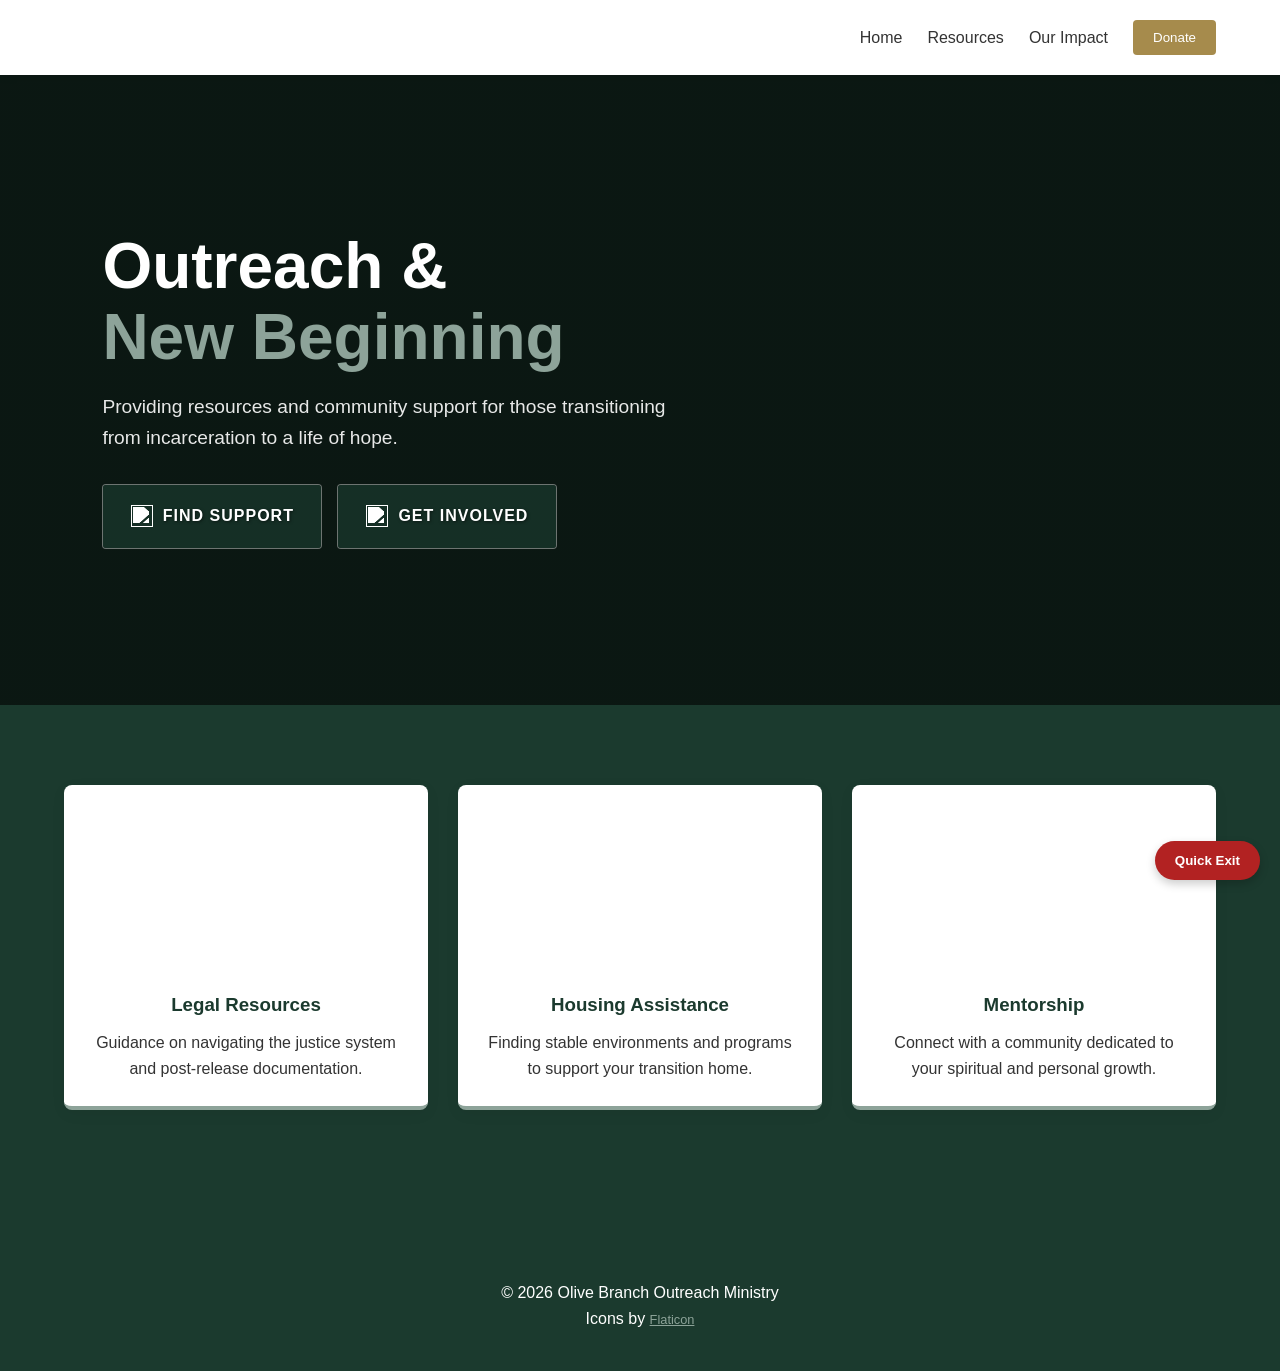
==== index.html @ 1e56d2e6 "first commit" ====
<!DOCTYPE html>
<html lang="en">
<head>
    <meta charset="UTF-8">
    <meta name="viewport" content="width=device-width, initial-scale=1.0">
    <title>Olive Branch Outreach Ministry | Ministry & Prison Outreach</title>
    <link rel="stylesheet" href="style.css">
</head>
<body>

    <nav class="navbar">
        <div class="logo">Olive Branch Outreach Ministry</div>
        <ul class="nav-links">
            <li><a href="#home">Home</a></li>
            <li><a href="#resources">Resources</a></li>
            <li><a href="#impact">Our Impact</a></li>
            <li><button class="btn-donate">Donate</button></li>
        </ul>
    </nav>

    <header class="hero" id="home">
        <div class="hero-content">
            <h1>Outreach & <br><span>New Beginning</span></h1>
            <p>Providing resources and community support for those transitioning from incarceration to a life of hope.</p>
            
            <div class="hero-btns">
                <a href="#resources" class="btn-img-bg" id="btn-support">
                    <div class="btn-overlay"></div>
                    <img src="https://cdn-icons-png.flaticon.com/512/833/833472.png" alt="" class="btn-icon">
                    <span class="btn-text">Find Support</span>
                </a>

                <a href="#volunteer" class="btn-img-bg" id="btn-volunteer">
                    <div class="btn-overlay"></div>
                    <img src="https://cdn-icons-png.flaticon.com/512/33/33308.png" alt="" class="btn-icon">
                    <span class="btn-text">Get Involved</span>
                </a>
            </div>
        </div>
    </header>

    <section class="resource-hub" id="resources">
        <div class="container">
            <div class="grid">
                
                <div class="card">
                    <div class="card-image" style="background-image: url('https://images.unsplash.com/photo-1589829545856-d10d557cf95f?auto=format&fit=crop&q=80&w=400');"></div>
                    <div class="card-body">
                        <h3>Legal Resources</h3>
                        <p>Guidance on navigating the justice system and post-release documentation.</p>
                    </div>
                </div>

                <div class="card">
                    <div class="card-image" style="background-image: url('https://images.unsplash.com/photo-1560518883-ce09059eeffa?auto=format&fit=crop&q=80&w=400');"></div>
                    <div class="card-body">
                        <h3>Housing Assistance</h3>
                        <p>Finding stable environments and programs to support your transition home.</p>
                    </div>
                </div>

                <div class="card">
                    <div class="card-image" style="background-image: url('https://images.unsplash.com/photo-1521737604893-d14cc237f11d?auto=format&fit=crop&q=80&w=400');"></div>
                    <div class="card-body">
                        <h3>Mentorship</h3>
                        <p>Connect with a community dedicated to your spiritual and personal growth.</p>
                    </div>
                </div>

            </div>
        </div>
    </section>

    <button id="quick-exit">Quick Exit</button>

    <footer>
        <p>&copy; 2026 Olive Branch Outreach Ministry</p>
        <p class="attribution">
            Icons by <a href="https://www.flaticon.com/free-icons/heart" title="heart icons">Flaticon</a>
        </p>
    </footer>

    <script src="script.js"></script>
</body>
</html>
---- style.css ----
/* --- 1. VARIABLES & RESET --- */
:root {
    --forest-green: #1b3a2e;
    --sage: #8da399;
    --cream: #f9f7f2;
    --mustard: #a68b4c;
    --text-dark: #333;
    --white: #ffffff;
}

* {
    margin: 0;
    padding: 0;
    box-sizing: border-box;
}

body {
    font-family: 'Segoe UI', Tahoma, Geneva, Verdana, sans-serif;
    background-color: var(--forest-green);
    color: var(--text-dark);
    line-height: 1.6;
}

/* --- 2. NAVIGATION --- */
.navbar {
    display: flex;
    justify-content: space-between;
    align-items: center;
    padding: 20px 5%;
    background: var(--sage);
    box-shadow: 0 2px 10px rgba(0,0,0,0.05);
}

.logo {
    font-weight: 800;
    color: var(--white);
    letter-spacing: 1px;
}

.nav-links {
    list-style: none;
    display: flex;
    gap: 25px;
    align-items: center;
}

.nav-links a {
    text-decoration: none;
    color: var(--text-dark);
    font-weight: 500;
}

.btn-donate {
    background: var(--mustard);
    color: var(--white);
    border: none;
    padding: 10px 20px;
    border-radius: 4px;
    cursor: pointer;
}

/* --- 3. HERO SECTION --- */
.hero {
    height: 70vh;
    min-height: 500px;
    background: linear-gradient(rgba(0,0,0,0.6), rgba(0,0,0,0.6)), 
                url('hero-bg.jpg') center/cover no-repeat;
    display: flex;
    align-items: center;
    padding: 0 8%;
    color: var(--white);
}

.hero-content {
    max-width: 600px;
}

.hero h1 {
    font-size: clamp(2.5rem, 5vw, 4rem);
    line-height: 1.1;
    margin-bottom: 20px;
}

.hero h1 span {
    color: var(--sage);
}

.hero p {
    font-size: 1.2rem;
    margin-bottom: 30px;
    opacity: 0.9;
}

/* --- 4. HERO BUTTONS (IMAGE BACKGROUNDS) --- */
.hero-btns {
    display: flex;
    gap: 15px;
    flex-wrap: wrap;
}

.btn-img-bg {
    position: relative;
    width: 220px;
    height: 65px;
    border: 1.5px solid rgba(255, 255, 255, 0.4);
    border-radius: 4px;
    overflow: hidden;
    cursor: pointer;
    display: flex;
    align-items: center;
    justify-content: center;
    gap: 10px;
    text-decoration: none;
    transition: transform 0.3s ease;
}

.btn-img-bg:hover {
    transform: translateY(-3px);
}

#btn-support { background: url('support-btn-bg.jpg') center/cover; }
#btn-volunteer { background: url('volunteer-btn-bg.jpg') center/cover; }

.btn-overlay {
    position: absolute;
    top: 0;
    left: 0;
    width: 100%;
    height: 100%;
    background: rgba(27, 58, 46, 0.7); /* Forest Green Tint */
    z-index: 1;
    transition: background 0.3s ease;
}

.btn-img-bg:hover .btn-overlay {
    background: rgba(27, 58, 46, 0.5);
}

.btn-icon {
    width: 22px;
    height: 22px;
    z-index: 2;
    filter: brightness(0) invert(1); /* Makes black icons white */
}

.btn-text {
    color: var(--white);
    font-weight: 700;
    text-transform: uppercase;
    letter-spacing: 1px;
    z-index: 2;
    text-shadow: 1px 1px 3px rgba(0,0,0,0.5);
}

/* --- 5. RESOURCE HUB GRID --- */
.resource-hub {
    padding: 80px 5%;
}

.container {
    max-width: 1200px;
    margin: 0 auto;
}

.grid {
    display: grid;
    grid-template-columns: repeat(auto-fit, minmax(300px, 1fr));
    gap: 30px;
}

.card {
    background: var(--white);
    border-radius: 8px;
    overflow: hidden;
    box-shadow: 0 4px 15px rgba(0,0,0,0.05);
    transition: 0.3s ease;
    border-bottom: 4px solid var(--sage);
}

.card:hover {
    transform: translateY(-10px);
    border-bottom-color: var(--mustard);
}

.card-image {
    height: 180px;
    background-size: cover;
    background-position: center;
}

.card-body {
    padding: 25px;
    text-align: center;
}

.card-body h3 {
    color: var(--forest-green);
    margin-bottom: 10px;
}

/* --- 6. UTILITIES & SAFETY --- */
#quick-exit {
    position: fixed;
    bottom: 20px;
    right: 20px;
    background: #b22222;
    color: white;
    padding: 12px 20px;
    border: none;
    border-radius: 50px;
    font-weight: bold;
    cursor: pointer;
    z-index: 1000;
    box-shadow: 0 4px 10px rgba(0,0,0,0.2);
}

footer {
    background: var(--forest-green);
    color: var(--white);
    padding: 40px 5%;
    text-align: center;
    margin-top: 50px;
}

.attribution a {
    color: var(--sage);
    font-size: 0.8rem;
}

/* --- 7. RESPONSIVE --- */
@media (max-width: 768px) {
    .nav-links { display: none; } /* Simplified for example */
    .hero { padding: 0 5%; text-align: center; justify-content: center; }
    .hero-btns { justify-content: center; }
}
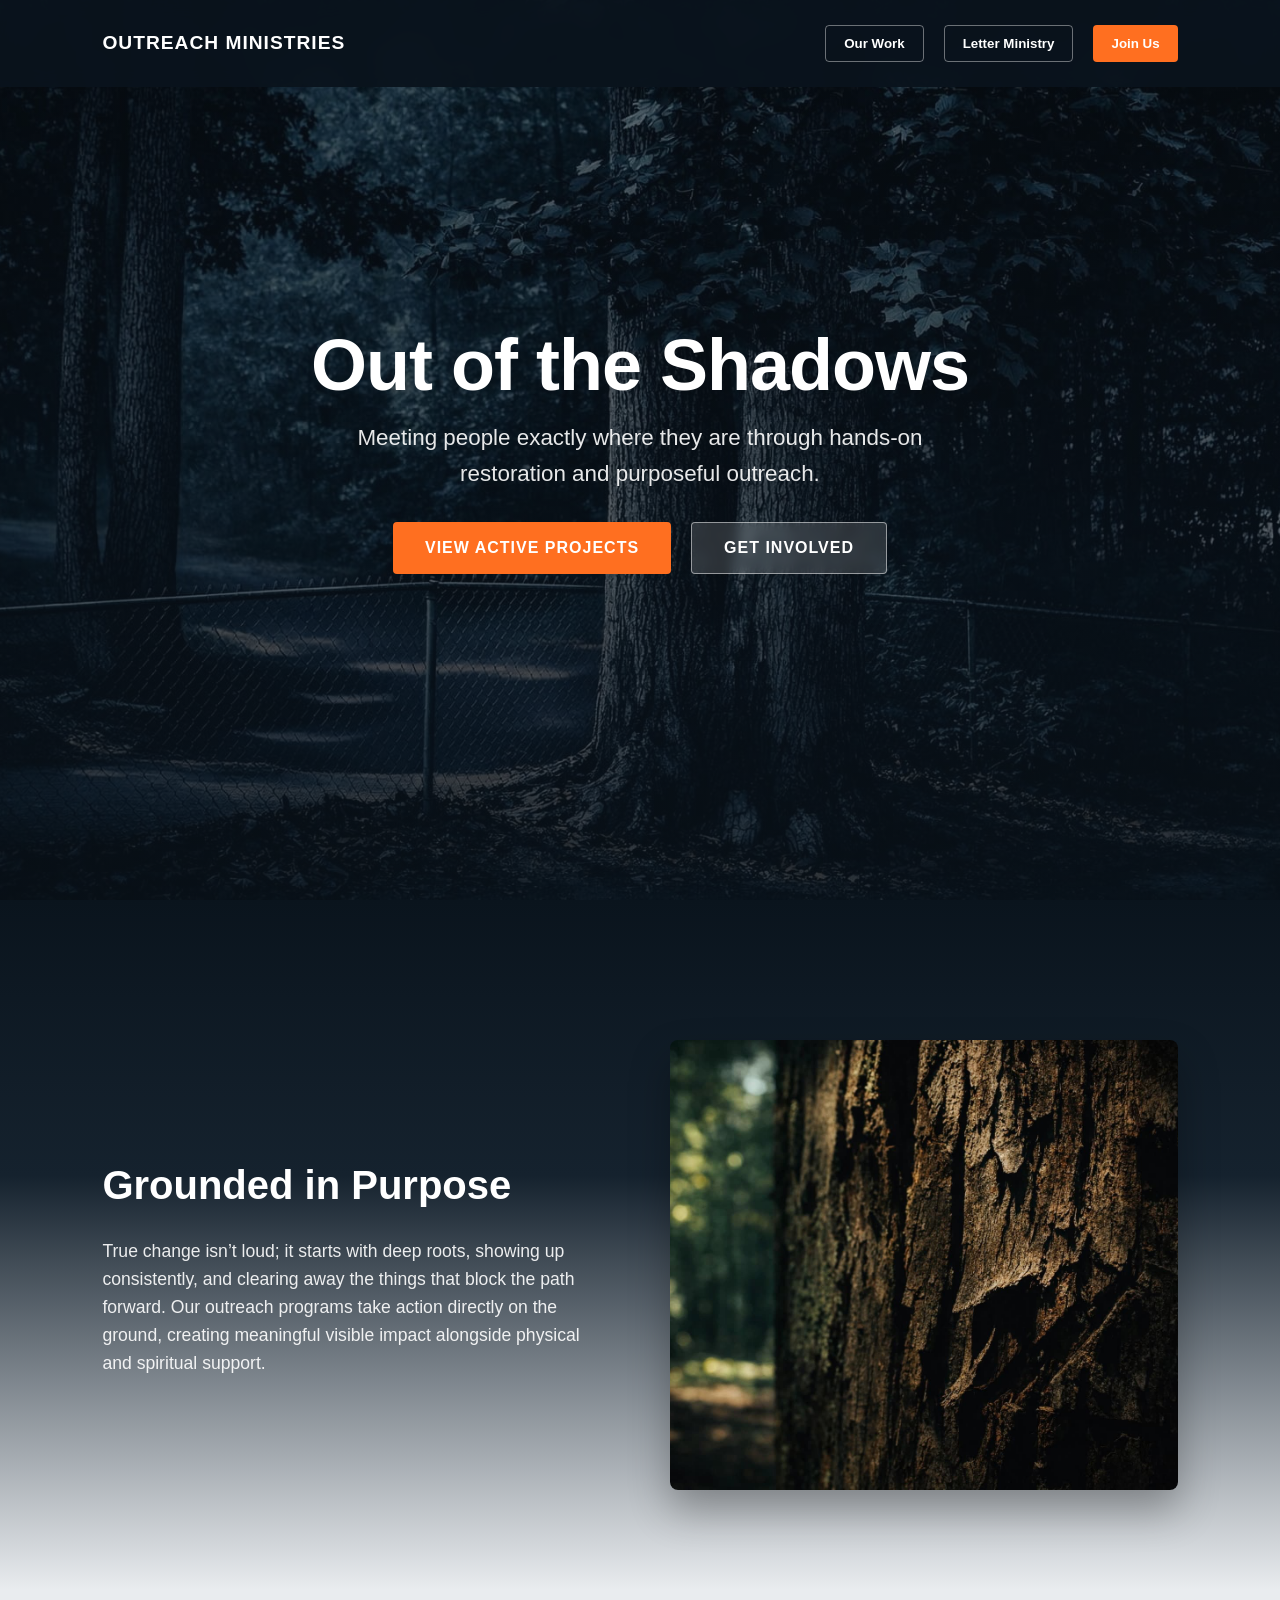
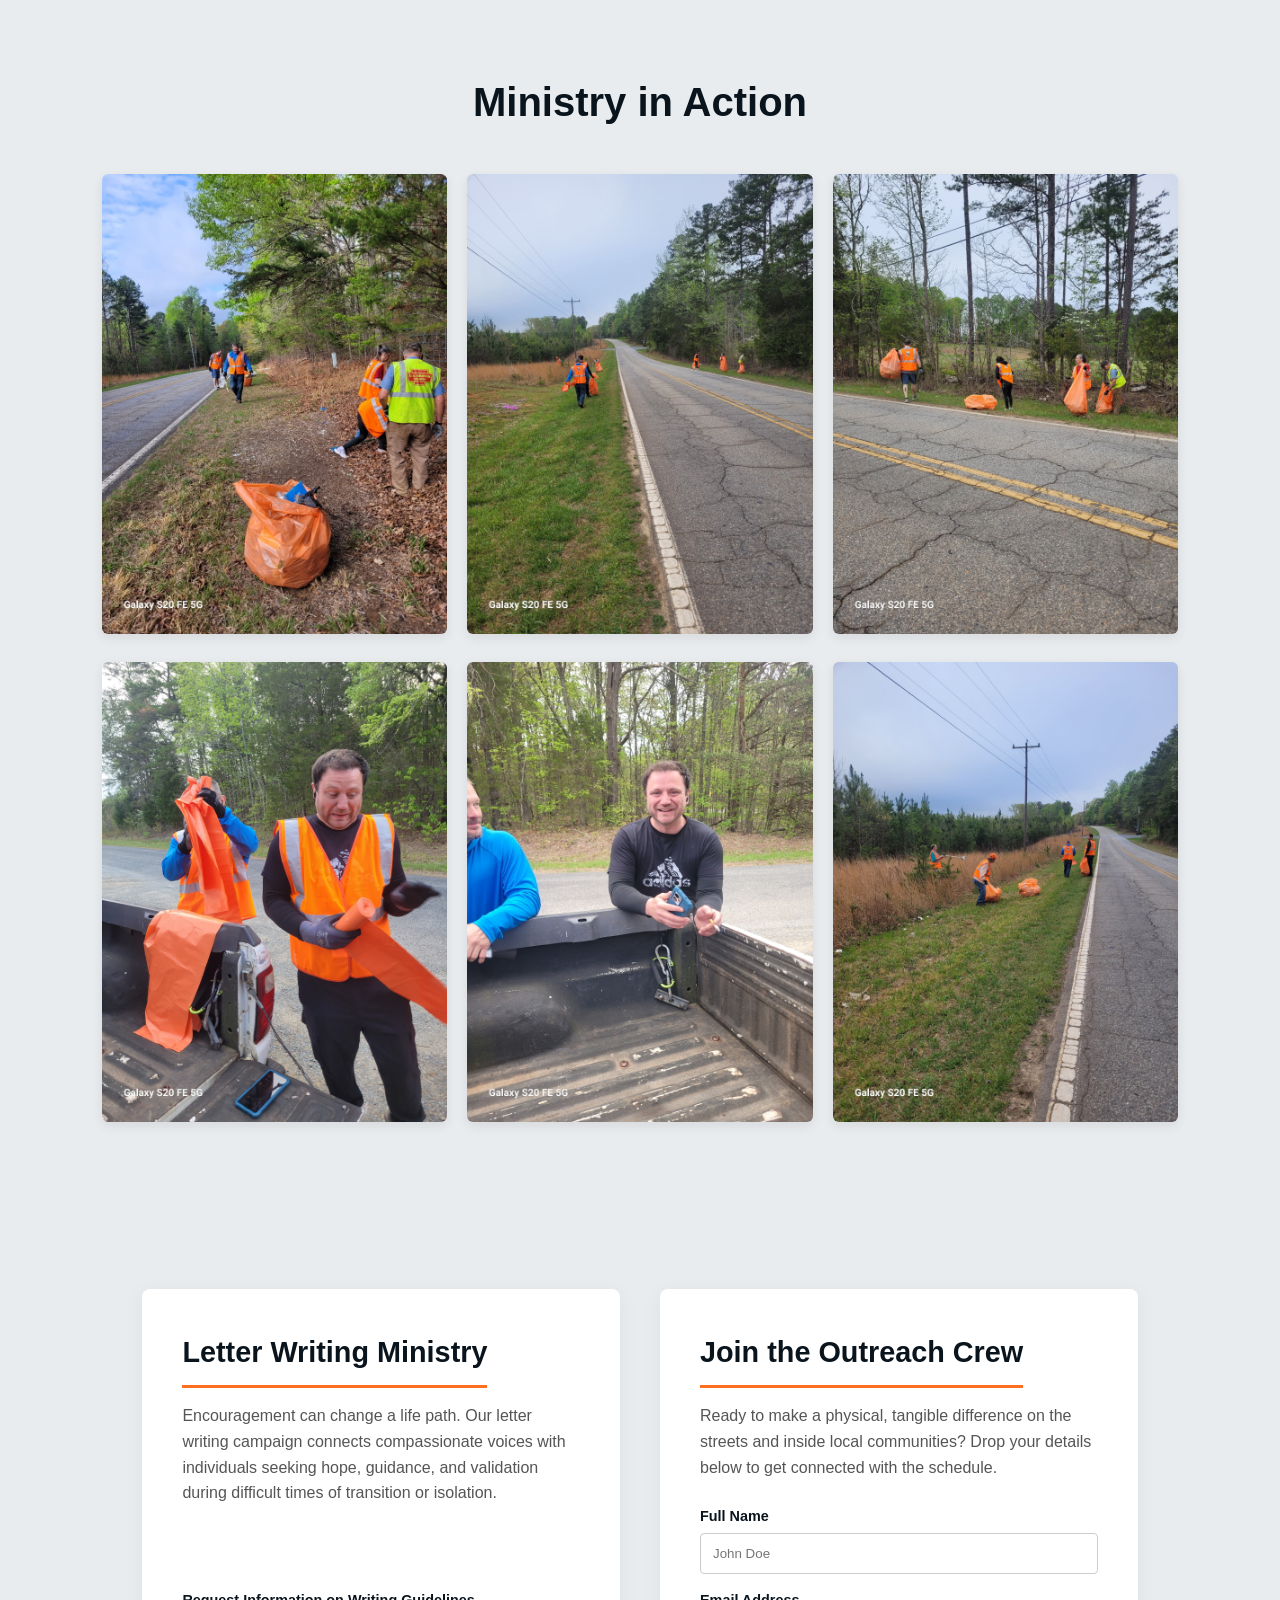
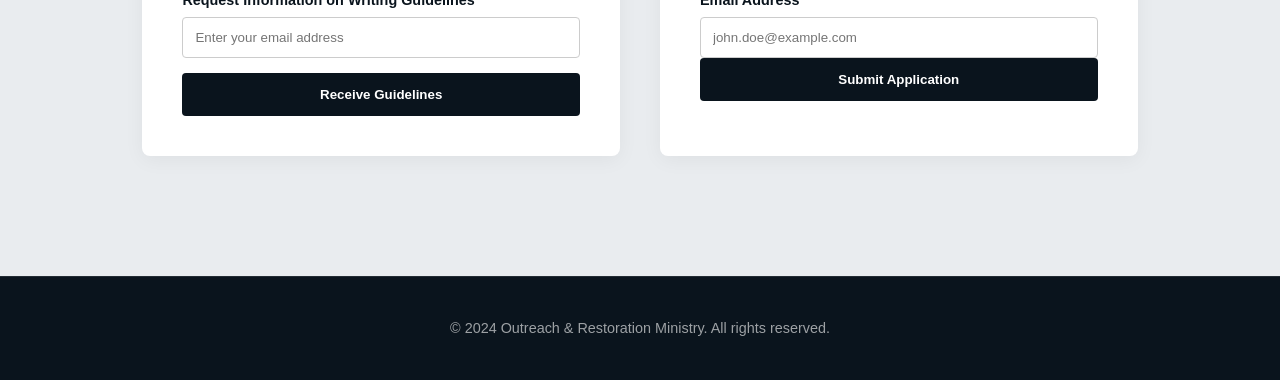
==== commit f1634b7f: "new style and pics added" ====
--- a/index.html
+++ b/index.html
@@ -3,83 +3,436 @@
 <head>
     <meta charset="UTF-8">
     <meta name="viewport" content="width=device-width, initial-scale=1.0">
-    <title>Olive Branch Outreach Ministry | Ministry & Prison Outreach</title>
-    <link rel="stylesheet" href="style.css">
+    <meta name="description" content="Meeting people exactly where they are through hands-on restoration, letter writing, and purposeful community outreach.">
+<!-- Open Graph tags for clean link previews -->
+<meta property="og:title" content="Outreach & Restoration Ministry">
+<meta property="og:description" content="Out of the shadows and into community restoration.">
+<meta property="og:image" content="path-to-a-preview-banner.jpg">
+    <title>Outreach & Restoration Ministry</title>
+    <style>
+        /* --- 1. THE COMMUNITY COLOR VARIABLES --- */
+        :root {
+            --midnight: #0a141d;
+            --safety-orange: #ff6f20;
+            --bark: #3e2a18;
+            --slate: #e9ecef;
+            --white: #ffffff;
+        }
+
+        * {
+            margin: 0;
+            padding: 0;
+            box-sizing: border-box;
+        }
+
+        body {
+            font-family: -apple-system, BlinkMacSystemFont, "Segoe UI", Roboto, Helvetica, Arial, sans-serif;
+            background-color: var(--slate);
+            color: var(--midnight);
+            line-height: 1.6;
+        }
+
+        /* --- 2. NAVIGATION --- */
+        .navbar {
+            display: flex;
+            justify-content: space-between;
+            align-items: center;
+            padding: 25px 8%;
+            background: rgba(10, 20, 29, 0.95);
+            position: fixed;
+            width: 100%;
+            top: 0;
+            z-index: 1000;
+            backdrop-filter: blur(10px);
+        }
+
+        .logo {
+            font-weight: 700;
+            font-size: 1.2rem;
+            letter-spacing: 1px;
+            color: var(--white);
+        }
+
+        .nav-links {
+            display: flex;
+            gap: 20px;
+        }
+
+        .nav-btn {
+            background: transparent;
+            color: var(--white);
+            border: 1px solid rgba(255, 255, 255, 0.4);
+            padding: 10px 18px;
+            font-weight: 600;
+            border-radius: 4px;
+            cursor: pointer;
+            transition: all 0.2s;
+        }
+
+        .nav-btn:hover {
+            background: rgba(255, 255, 255, 0.1);
+            border-color: var(--white);
+        }
+
+        .nav-btn.primary {
+            background: var(--safety-orange);
+            color: var(--white);
+            border: none;
+        }
+
+        .nav-btn.primary:hover {
+            opacity: 0.9;
+            background: var(--safety-orange);
+        }
+
+        /* --- 3. HERO SECTION (Atmospheric) --- */
+        .hero {
+            height: 100vh;
+            background: linear-gradient(rgba(10, 20, 29, 0.5), rgba(10, 20, 29, 0.75)), 
+                        url('IMG_20260508_104722.jpg') center/cover no-repeat;
+            display: flex;
+            align-items: center;
+            justify-content: center;
+            text-align: center;
+            padding: 0 20px;
+            color: var(--white);
+        }
+
+        .hero-content h1 {
+            font-size: clamp(2.5rem, 6vw, 4.5rem);
+            font-weight: 800;
+            letter-spacing: -1px;
+            margin-bottom: 15px;
+            line-height: 1.1;
+        }
+
+        .hero-content p {
+            font-size: clamp(1.1rem, 2vw, 1.4rem);
+            max-width: 600px;
+            margin: 0 auto 30px auto;
+            opacity: 0.9;
+        }
+
+        .hero-buttons {
+            display: flex;
+            justify-content: center;
+            gap: 20px;
+            flex-wrap: wrap;
+        }
+
+        .cta-btn {
+            padding: 16px 32px;
+            font-size: 1rem;
+            font-weight: 700;
+            text-transform: uppercase;
+            letter-spacing: 1px;
+            border: none;
+            border-radius: 4px;
+            cursor: pointer;
+            transition: transform 0.2s, background-color 0.2s;
+        }
+
+        .cta-btn.primary {
+            background: var(--safety-orange);
+            color: var(--white);
+        }
+
+        .cta-btn.secondary {
+            background: rgba(255, 255, 255, 0.15);
+            color: var(--white);
+            border: 1px solid rgba(255, 255, 255, 0.5);
+            backdrop-filter: blur(5px);
+        }
+
+        .cta-btn:hover { transform: translateY(-2px); }
+        .cta-btn.secondary:hover { background: rgba(255, 255, 255, 0.25); }
+
+        /* --- 4. THE STORY SECTION (Smooth Gradient Bridge) --- */
+        .story-section {
+            padding: 140px 8% 100px 8%;
+            background: linear-gradient(
+                to bottom, 
+                var(--midnight) 0%, 
+                #15222e 40%, 
+                var(--slate) 100%
+            );
+            color: var(--white);
+        }
+
+        .split-layout {
+            display: flex;
+            align-items: center;
+            gap: 60px;
+            max-width: 1200px;
+            margin: 0 auto;
+        }
+
+        .story-text { flex: 1; }
+        
+        .story-text h2 {
+            font-size: 2.5rem;
+            margin-bottom: 20px;
+            color: var(--white);
+        }
+
+        .story-text p {
+            color: rgba(255, 255, 255, 0.9);
+            font-size: 1.1rem;
+        }
+
+        .story-img-container {
+            flex: 1;
+            height: 450px;
+            background: url('IMG_20260508_104727.jpg') center/cover no-repeat;
+            border-radius: 8px;
+            box-shadow: 0 20px 40px rgba(0,0,0,0.3);
+        }
+
+        /* --- 5. THE LIVE ACTION GALLERY (Pinterest-Style Column Grid) --- */
+        .gallery-section {
+            padding: 80px 8%;
+            text-align: center;
+            background-color: var(--slate);
+            color: var(--midnight);
+        }
+
+        .gallery-section h2 {
+            font-size: 2.5rem;
+            margin-bottom: 40px;
+        }
+
+        .photo-grid {
+            column-count: 3;
+            column-gap: 20px;
+            max-width: 1200px;
+            margin: 0 auto;
+        }
+
+        .grid-photo {
+            width: 100%;
+            height: auto;
+            display: inline-block;
+            margin-bottom: 20px;
+            border-radius: 6px;
+            box-shadow: 0 4px 12px rgba(0,0,0,0.08);
+            transition: transform 0.3s ease, box-shadow 0.3s ease;
+        }
+
+        .grid-photo:hover {
+            transform: scale(1.03);
+            box-shadow: 0 12px 24px rgba(0,0,0,0.15);
+        }
+
+        /* --- 6. INTERACTIVE SECTIONS --- */
+        .interactive-container {
+            max-width: 1200px;
+            margin: 0 auto;
+            padding: 60px 8% 120px 8%;
+            display: grid;
+            grid-template-columns: repeat(auto-fit, minmax(450px, 1fr));
+            gap: 40px;
+            background-color: var(--slate);
+        }
+
+        .info-card {
+            background: var(--white);
+            padding: 40px;
+            border-radius: 8px;
+            box-shadow: 0 4px 20px rgba(0,0,0,0.05);
+            display: flex;
+            flex-direction: column;
+            justify-content: space-between;
+        }
+
+        .card-content h3 {
+            font-size: 1.8rem;
+            margin-bottom: 15px;
+            color: var(--midnight);
+            border-bottom: 3px solid var(--safety-orange);
+            padding-bottom: 10px;
+            display: inline-block;
+        }
+
+        .card-content p {
+            margin-bottom: 25px;
+            color: #555;
+        }
+
+        /* Form styling */
+        .form-group {
+            margin-bottom: 15px;
+            text-align: left;
+        }
+
+        .form-group label {
+            display: block;
+            margin-bottom: 5px;
+            font-weight: 600;
+            font-size: 0.9rem;
+        }
+
+        .form-group input {
+            width: 100%;
+            padding: 12px;
+            border: 1px solid #ccc;
+            border-radius: 4px;
+            font-family: inherit;
+        }
+
+        .submit-btn {
+            background: var(--midnight);
+            color: var(--white);
+            border: none;
+            padding: 14px 24px;
+            font-weight: 600;
+            border-radius: 4px;
+            cursor: pointer;
+            width: 100%;
+            transition: background-color 0.2s;
+        }
+
+        .submit-btn:hover {
+            background: var(--safety-orange);
+        }
+
+        /* --- 7. FOOTER ANCHOR --- */
+        footer {
+            background-color: var(--midnight);
+            color: rgba(255, 255, 255, 0.6);
+            padding: 40px 8%;
+            text-align: center;
+            font-size: 0.9rem;
+            border-top: 1px solid rgba(255, 255, 255, 0.1);
+        }
+
+        /* --- 8. SAFETY EXIT SYSTEM --- */
+        #safety-exit {
+            position: fixed;
+            bottom: 25px;
+            right: 25px;
+            background: #d9383a;
+            color: var(--white);
+            border: none;
+            padding: 12px 24px;
+            font-weight: 700;
+            border-radius: 50px;
+            cursor: pointer;
+            box-shadow: 0 4px 15px rgba(0,0,0,0.2);
+            z-index: 10000;
+        }
+
+        /* --- 9. RESPONSIVE DESIGN INTERSECTIONS --- */
+        @media (max-width: 900px) {
+            .split-layout { flex-direction: column; text-align: center; }
+            .story-img-container { width: 100%; height: 300px; }
+            .interactive-container { grid-template-columns: 1fr; }
+            .photo-grid { column-count: 2; }
+        }
+        @media (max-width: 600px) {
+            .photo-grid { column-count: 1; }
+        }
+    </style>
+    <script>
+        function scrollToSection(id) {
+            const element = document.getElementById(id);
+            if(element) {
+                element.scrollIntoView({ behavior: 'smooth' });
+            }
+        }
+    </script>
 </head>
 <body>
 
+    <!-- Top Fixed Bar -->
     <nav class="navbar">
-        <div class="logo">Olive Branch Outreach Ministry</div>
-        <ul class="nav-links">
-            <li><a href="#home">Home</a></li>
-            <li><a href="#resources">Resources</a></li>
-            <li><a href="#impact">Our Impact</a></li>
-            <li><button class="btn-donate">Donate</button></li>
-        </ul>
+        <div class="logo">OUTREACH MINISTRIES</div>
+        <div class="nav-links">
+            <button class="nav-btn" onclick="scrollToSection('work-gallery')">Our Work</button>
+            <button class="nav-btn" onclick="scrollToSection('letter-writing')">Letter Ministry</button>
+            <button class="nav-btn primary" onclick="scrollToSection('join-form')">Join Us</button>
+        </div>
     </nav>
 
-    <header class="hero" id="home">
+    <!-- Main Entry Point -->
+    <header class="hero">
         <div class="hero-content">
-            <h1>Outreach & <br><span>New Beginning</span></h1>
-            <p>Providing resources and community support for those transitioning from incarceration to a life of hope.</p>
+            <h1>Out of the Shadows</h1>
+            <p>Meeting people exactly where they are through hands-on restoration and purposeful outreach.</p>
+            <div class="hero-buttons">
+                <button class="cta-btn primary" onclick="scrollToSection('work-gallery')">View Active Projects</button>
+                <button class="cta-btn secondary" onclick="scrollToSection('join-form')">Get Involved</button>
+            </div>
+        </div>
+    </header>
+
+    <!-- Context/Story Segment -->
+    <section class="story-section">
+        <div class="split-layout">
+            <div class="story-text">
+                <h2>Grounded in Purpose</h2>
+                <p>True change isn’t loud; it starts with deep roots, showing up consistently, and clearing away the things that block the path forward. Our outreach programs take action directly on the ground, creating meaningful visible impact alongside physical and spiritual support.</p>
+            </div>
+            <div class="story-img-container" title="Grounded texture representation"></div>
+        </div>
+    </section>
+
+    <!-- Visual Impact Area -->
+    <section class="gallery-section" id="work-gallery">
+        <h2>Ministry in Action</h2>
+        <div class="photo-grid">
+            <img src="trashPickupCharlesCenter.jpg" alt="Outreach crew working along the road" class="grid-photo">
+            <img src="IMG_20260505_125536 (1).jpg" alt="Volunteers preparing supplies" class="grid-photo">
+            <img src="IMG_20260505_125536 (4).jpg" alt="Team members serving together" class="grid-photo">
+            <img src="IMG_20260505_125536.jpg" alt="Outreach activities on site" class="grid-photo">
+            <img src="IMG_20260505_125536 (5).jpg" alt="Volunteers smiling during project" class="grid-photo">
+            <img src="IMG_20260505_125536 (6).jpg" alt="Group project completion" class="grid-photo">
+        </div>
+    </section>
+
+    <!-- Interactive Sections -->
+    <section class="interactive-container">
+        
+        <!-- Section: Letter Writing Form -->
+        <div class="info-card" id="letter-writing">
+            <div class="card-content">
+                <h3>Letter Writing Ministry</h3>
+                <p>Encouragement can change a life path. Our letter writing campaign connects compassionate voices with individuals seeking hope, guidance, and validation during difficult times of transition or isolation.</p>
+            </div>
             
-            <div class="hero-btns">
-                <a href="#resources" class="btn-img-bg" id="btn-support">
-                    <div class="btn-overlay"></div>
-                    <img src="https://cdn-icons-png.flaticon.com/512/833/833472.png" alt="" class="btn-icon">
-                    <span class="btn-text">Find Support</span>
-                </a>
-
-                <a href="#volunteer" class="btn-img-bg" id="btn-volunteer">
-                    <div class="btn-overlay"></div>
-                    <img src="https://cdn-icons-png.flaticon.com/512/33/33308.png" alt="" class="btn-icon">
-                    <span class="btn-text">Get Involved</span>
-                </a>
+            <form action="https://formspree.io/f/xvzjabqz" method="POST">
+                <input type="hidden" name="_subject" value="New Letter Writing Ministry Request">
+                <div class="form-group">
+                    <label for="letter-interest">Request Information on Writing Guidelines</label>
+                    <input type="email" name="email" id="letter-interest" required placeholder="Enter your email address">
+                </div>
+                <button type="submit" class="submit-btn">Receive Guidelines</button>
+            </form>
+        </div>
+
+        <!-- Section: Joining Form -->
+        <div class="info-card" id="join-form">
+            <div class="card-content">
+                <h3>Join the Outreach Crew</h3>
+                <p>Ready to make a physical, tangible difference on the streets and inside local communities? Drop your details below to get connected with the schedule.</p>
             </div>
-        </div>
-    </header>
-
-    <section class="resource-hub" id="resources">
-        <div class="container">
-            <div class="grid">
-                
-                <div class="card">
-                    <div class="card-image" style="background-image: url('https://images.unsplash.com/photo-1589829545856-d10d557cf95f?auto=format&fit=crop&q=80&w=400');"></div>
-                    <div class="card-body">
-                        <h3>Legal Resources</h3>
-                        <p>Guidance on navigating the justice system and post-release documentation.</p>
-                    </div>
+
+            <form action="https://formspree.io/f/xnjkdbzz" method="POST">
+                <input type="hidden" name="_subject" value="New Volunteer Crew Application">
+                <div class="form-group">
+                    <label for="name">Full Name</label>
+                    <input type="text" name="name" id="name" required placeholder="John Doe">
                 </div>
-
-                <div class="card">
-                    <div class="card-image" style="background-image: url('https://images.unsplash.com/photo-1560518883-ce09059eeffa?auto=format&fit=crop&q=80&w=400');"></div>
-                    <div class="card-body">
-                        <h3>Housing Assistance</h3>
-                        <p>Finding stable environments and programs to support your transition home.</p>
-                    </div>
+                <div class="form-group">
+                    <label for="email">Email Address</label>
+                    <input type="email" name="email" id="email" required placeholder="john.doe@example.com">
+                    <button type="submit" class="submit-btn">Submit Application</button>
                 </div>
-
-                <div class="card">
-                    <div class="card-image" style="background-image: url('https://images.unsplash.com/photo-1521737604893-d14cc237f11d?auto=format&fit=crop&q=80&w=400');"></div>
-                    <div class="card-body">
-                        <h3>Mentorship</h3>
-                        <p>Connect with a community dedicated to your spiritual and personal growth.</p>
-                    </div>
-                </div>
-
-            </div>
+                </form>
         </div>
     </section>
-
-    <button id="quick-exit">Quick Exit</button>
-
+    <!-- Footer -->
     <footer>
-        <p>&copy; 2026 Olive Branch Outreach Ministry</p>
-        <p class="attribution">
-            Icons by <a href="https://www.flaticon.com/free-icons/heart" title="heart icons">Flaticon</a>
-        </p>
+        &copy; 2024 Outreach & Restoration Ministry. All rights reserved.   
     </footer>
-
-    <script src="script.js"></script>
 </body>
-</html>+</html>
